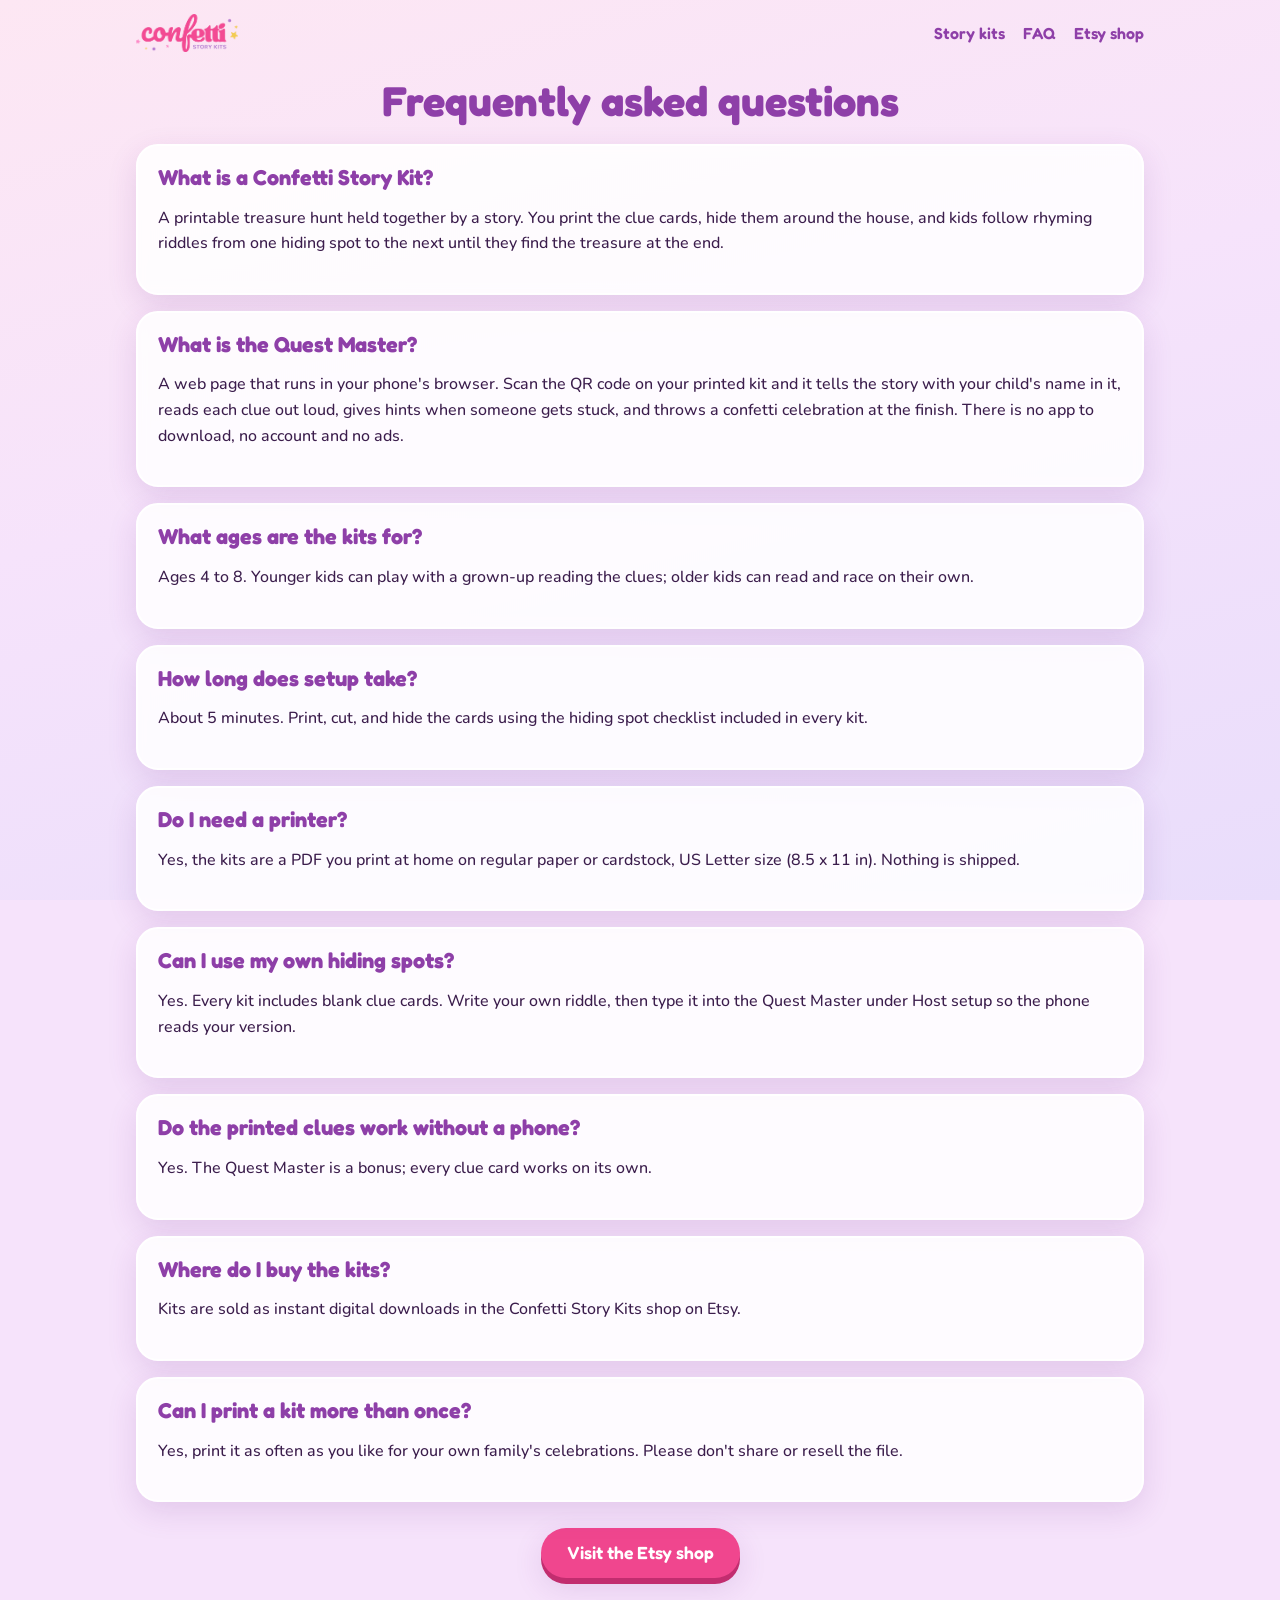
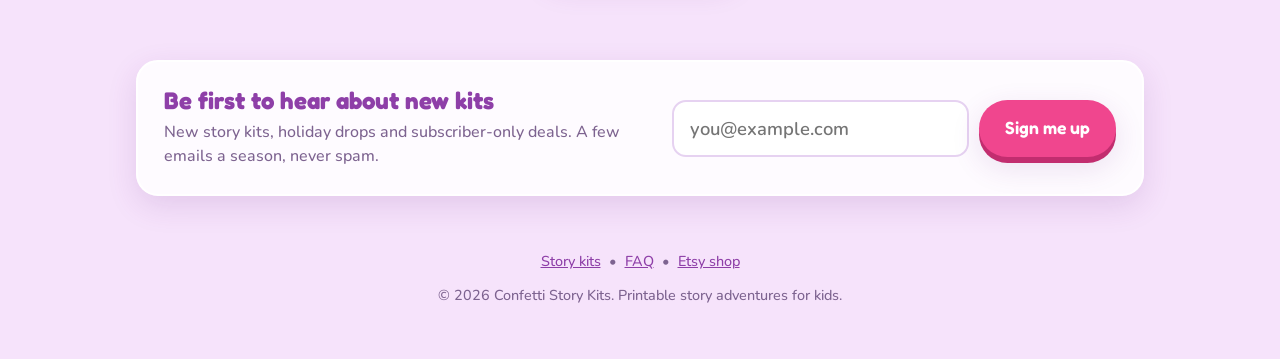
==== faq/index.html @ a2433455 "Turn on email sign-up (Kit form 10152066) Co-Authored-By: Claude Opus 5.5 <noreply@anthropic.com> Cl" ====
<!doctype html>
<html lang="en">
<head>
  <meta charset="utf-8">
  <meta name="viewport" content="width=device-width, initial-scale=1">
  <title>FAQ | Confetti Story Kits</title>
  <meta name="description" content="Answers about Confetti Story Kits: what&#x27;s included, ages, setup time, printing, custom hiding spots and the phone Quest Master.">
  <link rel="canonical" href="https://confettistorykits.com/faq/">
  <meta name="theme-color" content="#f0468e">
  <link rel="icon" href="../assets/img/favicon.png">
  <meta property="og:type" content="website">
  <meta property="og:site_name" content="Confetti Story Kits">
  <meta property="og:title" content="FAQ | Confetti Story Kits">
  <meta property="og:description" content="Answers about Confetti Story Kits: what&#x27;s included, ages, setup time, printing, custom hiding spots and the phone Quest Master.">
  <meta property="og:url" content="https://confettistorykits.com/faq/">
  <meta property="og:image" content="https://confettistorykits.com/assets/img/og.png">
  <meta name="twitter:card" content="summary_large_image">
  <link rel="stylesheet" href="../assets/css/fonts.css">
  <link rel="stylesheet" href="../assets/css/site.css">
  <script type="application/ld+json">[{"@context": "https://schema.org", "@type": "Organization", "name": "Confetti Story Kits", "url": "https://confettistorykits.com", "logo": "https://confettistorykits.com/assets/img/logo.webp", "sameAs": ["https://www.etsy.com/shop/ConfettiStoryKits"], "slogan": "Where crafting meets storytelling"}, {"@context": "https://schema.org", "@type": "FAQPage", "mainEntity": [{"@type": "Question", "name": "What is a Confetti Story Kit?", "acceptedAnswer": {"@type": "Answer", "text": "A printable treasure hunt held together by a story. You print the clue cards, hide them around the house, and kids follow rhyming riddles from one hiding spot to the next until they find the treasure at the end."}}, {"@type": "Question", "name": "What is the Quest Master?", "acceptedAnswer": {"@type": "Answer", "text": "A web page that runs in your phone's browser. Scan the QR code on your printed kit and it tells the story with your child's name in it, reads each clue out loud, gives hints when someone gets stuck, and throws a confetti celebration at the finish. There is no app to download, no account and no ads."}}, {"@type": "Question", "name": "What ages are the kits for?", "acceptedAnswer": {"@type": "Answer", "text": "Ages 4 to 8. Younger kids can play with a grown-up reading the clues; older kids can read and race on their own."}}, {"@type": "Question", "name": "How long does setup take?", "acceptedAnswer": {"@type": "Answer", "text": "About 5 minutes. Print, cut, and hide the cards using the hiding spot checklist included in every kit."}}, {"@type": "Question", "name": "Do I need a printer?", "acceptedAnswer": {"@type": "Answer", "text": "Yes, the kits are a PDF you print at home on regular paper or cardstock, US Letter size (8.5 x 11 in). Nothing is shipped."}}, {"@type": "Question", "name": "Can I use my own hiding spots?", "acceptedAnswer": {"@type": "Answer", "text": "Yes. Every kit includes blank clue cards. Write your own riddle, then type it into the Quest Master under Host setup so the phone reads your version."}}, {"@type": "Question", "name": "Do the printed clues work without a phone?", "acceptedAnswer": {"@type": "Answer", "text": "Yes. The Quest Master is a bonus; every clue card works on its own."}}, {"@type": "Question", "name": "Where do I buy the kits?", "acceptedAnswer": {"@type": "Answer", "text": "Kits are sold as instant digital downloads in the Confetti Story Kits shop on Etsy."}}, {"@type": "Question", "name": "Can I print a kit more than once?", "acceptedAnswer": {"@type": "Answer", "text": "Yes, print it as often as you like for your own family's celebrations. Please don't share or resell the file."}}]}]</script>
</head>
<body>
  <nav class="topnav wrap"><a href="../"><img src="../assets/img/logo.webp" alt="Confetti Story Kits home" class="navlogo"></a>
    <span><a href="../#kits">Story kits</a><a href="../faq/">FAQ</a><a href="https://www.etsy.com/shop/ConfettiStoryKits" rel="noopener">Etsy shop</a></span></nav>
  <main class="wrap kitpage">
    <h1 class="pagetitle">Frequently asked questions</h1>
    <section class="card panel"><h2>What is a Confetti Story Kit?</h2><p>A printable treasure hunt held together by a story. You print the clue cards, hide them around the house, and kids follow rhyming riddles from one hiding spot to the next until they find the treasure at the end.</p></section><section class="card panel"><h2>What is the Quest Master?</h2><p>A web page that runs in your phone&#x27;s browser. Scan the QR code on your printed kit and it tells the story with your child&#x27;s name in it, reads each clue out loud, gives hints when someone gets stuck, and throws a confetti celebration at the finish. There is no app to download, no account and no ads.</p></section><section class="card panel"><h2>What ages are the kits for?</h2><p>Ages 4 to 8. Younger kids can play with a grown-up reading the clues; older kids can read and race on their own.</p></section><section class="card panel"><h2>How long does setup take?</h2><p>About 5 minutes. Print, cut, and hide the cards using the hiding spot checklist included in every kit.</p></section><section class="card panel"><h2>Do I need a printer?</h2><p>Yes, the kits are a PDF you print at home on regular paper or cardstock, US Letter size (8.5 x 11 in). Nothing is shipped.</p></section><section class="card panel"><h2>Can I use my own hiding spots?</h2><p>Yes. Every kit includes blank clue cards. Write your own riddle, then type it into the Quest Master under Host setup so the phone reads your version.</p></section><section class="card panel"><h2>Do the printed clues work without a phone?</h2><p>Yes. The Quest Master is a bonus; every clue card works on its own.</p></section><section class="card panel"><h2>Where do I buy the kits?</h2><p>Kits are sold as instant digital downloads in the Confetti Story Kits shop on Etsy.</p></section><section class="card panel"><h2>Can I print a kit more than once?</h2><p>Yes, print it as often as you like for your own family&#x27;s celebrations. Please don&#x27;t share or resell the file.</p></section>
    <p style="text-align:center;margin:26px 0"><a class="btn" href="https://www.etsy.com/shop/ConfettiStoryKits" rel="noopener">Visit the Etsy shop</a></p>
  </main>
  <section class="wrap"><div class="card signup" id="join">
    <div><h2>Be first to hear about new kits</h2>
      <p>New story kits, holiday drops and subscriber-only deals. A few emails a season, never spam.</p></div>
    <form action="https://app.kit.com/forms/10152066/subscriptions" method="post" target="kit_frame" onsubmit="this.classList.add('sent')">
      <label class="sr" for="em">Email address</label>
      <input class="text" id="em" type="email" name="email_address" placeholder="you@example.com" required autocomplete="email">
      <input type="text" name="website" tabindex="-1" autocomplete="off" class="hp" aria-hidden="true">
      <button class="btn" type="submit">Sign me up</button>
      <p class="thanks" role="status">You're on the list! Check your inbox to confirm.</p>
    </form>
    <iframe name="kit_frame" title="sign-up" hidden></iframe>
  </div></section>
  <footer>
    <p><a href="../#kits">Story kits</a> &nbsp;•&nbsp; <a href="../faq/">FAQ</a> &nbsp;•&nbsp; <a href="https://www.etsy.com/shop/ConfettiStoryKits" rel="noopener">Etsy shop</a></p>
    <p>&copy; 2026 Confetti Story Kits. Printable story adventures for kids.</p>
  </footer>
</body>
</html>
---- assets/css/fonts.css ----
/* Self-hosted fonts (SIL Open Font License, via Fontsource) */
@font-face { font-family: "Fredoka"; font-weight: 500; font-display: swap; src: url("../fonts/fredoka-latin-500-normal.woff2") format("woff2"); }
@font-face { font-family: "Fredoka"; font-weight: 600; font-display: swap; src: url("../fonts/fredoka-latin-600-normal.woff2") format("woff2"); }
@font-face { font-family: "Fredoka"; font-weight: 700; font-display: swap; src: url("../fonts/fredoka-latin-700-normal.woff2") format("woff2"); }
@font-face { font-family: "Nunito"; font-weight: 500; font-display: swap; src: url("../fonts/nunito-latin-500-normal.woff2") format("woff2"); }
@font-face { font-family: "Nunito"; font-weight: 600; font-display: swap; src: url("../fonts/nunito-latin-600-normal.woff2") format("woff2"); }
@font-face { font-family: "Nunito"; font-weight: 700; font-display: swap; src: url("../fonts/nunito-latin-700-normal.woff2") format("woff2"); }
@font-face { font-family: "Nunito"; font-weight: 800; font-display: swap; src: url("../fonts/nunito-latin-800-normal.woff2") format("woff2"); }
@font-face { font-family: "Grandstander"; font-weight: 600; font-display: swap; src: url("../fonts/grandstander-latin-600-normal.woff2") format("woff2"); }
@font-face { font-family: "Grandstander"; font-weight: 700; font-display: swap; src: url("../fonts/grandstander-latin-700-normal.woff2") format("woff2"); }
@font-face { font-family: "Grandstander"; font-weight: 800; font-display: swap; src: url("../fonts/grandstander-latin-800-normal.woff2") format("woff2"); }
---- assets/css/site.css ----
:root {
  --pink: #f0468e;
  --purple: #8e3fa8;
  --plum: #4a2160;
  --soft: #f3e6fb;
  --gold: #f4c542;
  --paper: #fff9fd;
  --ink: #3b1d4c;
  --muted: #7d6390;
  --radius: 22px;
  --shadow: 0 10px 30px rgba(110, 40, 140, .14);
  --display: "Fredoka", "Nunito", system-ui, sans-serif;
  --body: "Nunito", system-ui, sans-serif;
}

* { box-sizing: border-box; }
html, body { margin: 0; }
body {
  font-family: var(--body);
  color: var(--ink);
  background: linear-gradient(165deg, #fde7f3 0%, #f6e3fb 45%, #e9ddfb 100%) fixed;
  background-color: #f6e3fb;
  min-height: 100vh;
  -webkit-font-smoothing: antialiased;
}
img { max-width: 100%; display: block; }
a { color: var(--purple); }
h1, h2, h3 { font-family: var(--display); line-height: 1.1; margin: 0; color: var(--purple); }

.btn {
  appearance: none; border: 0; cursor: pointer;
  font: 600 1.1rem/1 var(--display);
  padding: 16px 26px; border-radius: 999px;
  background: var(--pink); color: #fff;
  box-shadow: 0 6px 0 #c22d6f, var(--shadow);
  transition: transform .12s ease, box-shadow .12s ease;
  text-decoration: none; display: inline-flex; align-items: center; justify-content: center; gap: 8px;
  -webkit-tap-highlight-color: transparent;
}
.btn:active { transform: translateY(4px); box-shadow: 0 2px 0 #c22d6f; }
.btn.secondary { background: #fff; color: var(--purple); box-shadow: 0 6px 0 #dcc3ea, var(--shadow); }
.btn.secondary:active { box-shadow: 0 2px 0 #dcc3ea; }
.btn.small { font-size: .95rem; padding: 11px 18px; }
.btn:focus-visible { outline: 3px solid var(--gold); outline-offset: 3px; }

.card {
  background: rgba(255, 255, 255, .86);
  backdrop-filter: blur(6px);
  border-radius: var(--radius);
  box-shadow: var(--shadow);
  border: 2px solid #fff;
}

/* ---------- Home ---------- */
.wrap { max-width: 1040px; margin: 0 auto; padding: 0 16px; }
.hero { text-align: center; padding: 48px 0 24px; }
.hero .logo { width: min(420px, 80vw); margin: 0 auto 14px; }
.hero p.tag { font: 600 clamp(1.1rem, 3vw, 1.45rem) var(--display); color: var(--plum); margin: 0 0 8px; }
.hero p.sub { max-width: 560px; margin: 0 auto; color: var(--muted); font-size: 1.05rem; line-height: 1.55; }

.section-title { text-align: center; margin: 40px 0 18px; font-size: 1.6rem; }
.kits { display: grid; grid-template-columns: repeat(auto-fit, minmax(230px, 1fr)); gap: 18px; padding-bottom: 20px; }
.kit { padding: 18px; display: flex; flex-direction: column; gap: 10px; }
.kit .art { aspect-ratio: 4 / 3; display: grid; place-items: center; border-radius: 16px; background: var(--soft); overflow: hidden; }
.kit .art img { max-height: 92%; object-fit: contain; }
.kit .art .emoji { font-size: 64px; filter: saturate(.9); }
.kit h3 { font-size: 1.25rem; }
.kit p { margin: 0; color: var(--muted); line-height: 1.45; flex: 1; }
.kit .meta { font-size: .85rem; font-weight: 700; color: var(--pink); text-transform: uppercase; letter-spacing: .06em; }
.kit .actions { display: flex; gap: 8px; flex-wrap: wrap; }
.kit.soon { opacity: .8; }
.pill { display: inline-block; font: 600 .8rem var(--display); background: var(--soft); color: var(--purple); padding: 6px 12px; border-radius: 999px; }

.how { display: grid; grid-template-columns: repeat(auto-fit, minmax(220px, 1fr)); gap: 16px; }
.how .step { padding: 20px; }
.how .num { font: 700 1.8rem var(--display); color: var(--pink); }
.how p { margin: 6px 0 0; color: var(--muted); line-height: 1.5; }

footer { text-align: center; padding: 40px 16px; color: var(--muted); font-size: .9rem; }

/* ---------- Play ---------- */
body.play { overflow-x: hidden; }
.app { max-width: 560px; margin: 0 auto; min-height: 100dvh; padding: 14px 16px 28px; display: flex; flex-direction: column; }
.topbar { display: flex; align-items: center; justify-content: space-between; gap: 10px; min-height: 44px; }
.topbar .logo-sm { height: 34px; width: auto; }
.icon-btn {
  width: 44px; height: 44px; border-radius: 50%; border: 0; cursor: pointer;
  background: rgba(255,255,255,.85); box-shadow: var(--shadow); font-size: 20px;
  display: grid; place-items: center; -webkit-tap-highlight-color: transparent;
}
.icon-btn[aria-pressed="false"] { opacity: .55; }
.screen { flex: 1; display: flex; flex-direction: column; gap: 16px; padding-top: 10px; animation: pop .35s ease; }
@keyframes pop { from { opacity: 0; transform: translateY(10px) scale(.98); } to { opacity: 1; transform: none; } }

.title-art { width: min(420px, 92%); margin: 0 auto; }
.panel { padding: 20px; }
.panel h2 { font-size: 1.35rem; margin-bottom: 10px; }
label.field { display: block; font: 600 .95rem var(--display); color: var(--plum); margin-bottom: 6px; }
input.text, textarea.text {
  width: 100%; font: 600 1.15rem var(--body); padding: 14px 16px; border-radius: 14px;
  border: 2px solid #e6d2f1; background: #fff; color: var(--ink);
}
input.text:focus, textarea.text:focus { outline: none; border-color: var(--pink); }
.checklist { list-style: none; margin: 0; padding: 0; display: grid; gap: 8px; }
.checklist label { display: flex; gap: 10px; align-items: flex-start; cursor: pointer; line-height: 1.4; }
.checklist input { width: 22px; height: 22px; accent-color: var(--pink); flex: none; margin-top: 1px; }
.note { font-size: .9rem; color: var(--muted); line-height: 1.5; margin: 10px 0 0; }

.speaker { display: flex; align-items: flex-end; gap: 6px; }
.speaker img.char { width: 120px; flex: none; filter: drop-shadow(0 6px 10px rgba(80,20,100,.2)); animation: bob 2.6s ease-in-out infinite; }
.speaker.right { flex-direction: row-reverse; }
@keyframes bob { 50% { transform: translateY(-6px); } }
.bubble {
  position: relative; flex: 1; padding: 16px 18px; border-radius: 20px; background: #fff;
  box-shadow: var(--shadow); font-size: 1.12rem; line-height: 1.5; margin-bottom: 26px;
}
.bubble .who { display: block; font: 700 .8rem var(--display); color: var(--pink); text-transform: uppercase; letter-spacing: .06em; margin-bottom: 4px; }
.bubble::after {
  content: ""; position: absolute; bottom: 16px; left: -10px; border: 10px solid transparent; border-right-color: #fff; border-left: 0;
}
.speaker.right .bubble::after { left: auto; right: -10px; border-right-color: transparent; border-left: 10px solid #fff; border-right: 0; }

.clue {
  position: relative; padding: 24px 20px 22px; text-align: center;
  background: linear-gradient(160deg, #fff 0%, #f7ecfd 100%);
  border: 3px solid #fff; border-radius: 26px; box-shadow: var(--shadow);
}
.clue .tagline { display: inline-block; font: 700 1.05rem var(--display); color: #fff; background: var(--purple); padding: 6px 16px; border-radius: 999px; margin-bottom: 14px; }
.clue .riddle { font: 600 clamp(1.25rem, 5vw, 1.5rem)/1.45 var(--display); color: var(--plum); margin: 0; }
.hint { margin: 14px 0 0; padding: 12px 14px; border-radius: 14px; background: #fff5d6; color: #6b4c00; font-weight: 600; display: none; }
.hint.show { display: block; animation: pop .3s ease; }

.progress { display: flex; gap: 6px; justify-content: center; flex-wrap: wrap; }
.progress span { width: 22px; height: 22px; border-radius: 50%; background: rgba(255,255,255,.75); display: grid; place-items: center; font: 700 .7rem var(--display); color: var(--muted); }
.progress span.done { background: var(--gold); color: #6b4c00; }
.progress span.now { background: var(--pink); color: #fff; transform: scale(1.15); }

.actions { display: grid; gap: 12px; }
.row { display: flex; gap: 10px; justify-content: center; flex-wrap: wrap; }
.spacer { flex: 1; }

.toast {
  position: fixed; left: 50%; top: 22%; transform: translate(-50%, 0) scale(.6); opacity: 0;
  font: 700 clamp(1.6rem, 7vw, 2.4rem) var(--display); color: #fff; text-align: center;
  background: var(--pink); padding: 18px 28px; border-radius: 26px; box-shadow: var(--shadow);
  pointer-events: none; z-index: 20; transition: all .35s cubic-bezier(.2,1.6,.4,1); max-width: 88vw;
}
.toast.show { opacity: 1; transform: translate(-50%, 0) scale(1); }

.finale-art { width: min(420px, 100%); margin: 0 auto; animation: bob 3s ease-in-out infinite; }
.badge-out { text-align: center; font: 700 1.3rem var(--display); color: var(--purple); }
.badge-out small { display: block; font: 600 .9rem var(--body); color: var(--muted); }

canvas#confetti { position: fixed; inset: 0; width: 100%; height: 100%; pointer-events: none; z-index: 30; }

/* ---------- Print QR ---------- */
.qr-grid { display: grid; grid-template-columns: repeat(auto-fill, minmax(150px, 1fr)); gap: 14px; }
.qr-cell { background: #fff; border: 2px dashed #e0c9ee; border-radius: 14px; padding: 12px; text-align: center; }
.qr-cell .q { display: grid; place-items: center; }
.qr-cell b { display: block; font-family: var(--display); color: var(--purple); margin-top: 6px; }
@media print {
  body { background: #fff; }
  .no-print { display: none !important; }
  .qr-cell { break-inside: avoid; }
}

@media (prefers-reduced-motion: reduce) {
  *, *::before, *::after { animation: none !important; transition: none !important; }
}

/* custom clues */
textarea.text { resize: vertical; font: 600 1rem/1.4 var(--body); min-height: 74px; }
details.custom summary { cursor: pointer; font: 600 1rem var(--display); color: var(--pink); padding: 6px 0; }
.custom-field { margin-top: 12px; }
.custom-field .spot { font: 600 .8rem var(--body); color: var(--muted); }

/* ---------- Nav + static pages ---------- */
.topnav { display: flex; align-items: center; justify-content: space-between; gap: 12px; padding-top: 14px; flex-wrap: wrap; }
.topnav .navlogo { height: 38px; width: auto; }
.topnav span { display: flex; gap: 18px; flex-wrap: wrap; }
.topnav span a { font: 600 1rem var(--display); color: var(--purple); text-decoration: none; }
h1.tag { font: 600 clamp(1.25rem, 3.4vw, 1.7rem)/1.3 var(--display); color: var(--plum); max-width: 720px; margin: 0 auto 10px; }
.kit h3 a { color: inherit; text-decoration: none; }
.kit .art { display: grid; }
.kitpage { padding-bottom: 20px; }
.crumbs { font-size: .9rem; color: var(--muted); margin: 18px 0 8px; }
.kithero { display: grid; grid-template-columns: minmax(0, 1fr) minmax(0, 1.2fr); gap: 28px; align-items: center; margin: 10px 0 22px; }
.kithero img { width: 100%; max-height: 440px; object-fit: contain; filter: drop-shadow(0 10px 20px rgba(80,20,100,.18)); }
.kithero h1 { font-size: clamp(2rem, 6vw, 3rem); margin: 8px 0 10px; }
.kithero .lead { font: 600 1.25rem/1.4 var(--display); color: var(--plum); margin: 0 0 10px; }
.kithero p { line-height: 1.6; }
.kithero .meta { font-size: .85rem; font-weight: 700; color: var(--pink); text-transform: uppercase; letter-spacing: .06em; }
.kitcols { display: grid; grid-template-columns: 1fr 1fr; gap: 18px; margin-bottom: 18px; }
.kitpage .panel ul, .kitpage .panel ol { line-height: 1.7; padding-left: 20px; margin: 0; }
.kitpage .panel { margin-bottom: 16px; }
.kitpage .panel p { line-height: 1.6; }
.pagetitle { text-align: center; margin: 26px 0 20px; font-size: clamp(2rem, 6vw, 2.6rem); }
footer a { color: var(--purple); }
@media (max-width: 720px) { .kithero, .kitcols { grid-template-columns: 1fr; } }

/* ---------- Email sign-up ---------- */
.signup { display: grid; grid-template-columns: 1.1fr 1fr; gap: 20px; align-items: center; padding: 26px; margin: 36px 0 0; }
.signup h2 { font-size: 1.5rem; margin-bottom: 6px; }
.signup p { margin: 0; color: var(--muted); line-height: 1.5; }
.signup form { display: grid; grid-template-columns: 1fr auto; gap: 10px; }
.signup .thanks { display: none; grid-column: 1 / -1; color: var(--purple); font-weight: 700; }
.signup form.sent .thanks { display: block; }
.signup form.sent input, .signup form.sent button { opacity: .5; pointer-events: none; }
.sr, .hp { position: absolute !important; width: 1px; height: 1px; overflow: hidden; clip: rect(0 0 0 0); }
@media (max-width: 720px) { .signup { grid-template-columns: 1fr; } .signup form { grid-template-columns: 1fr; } }
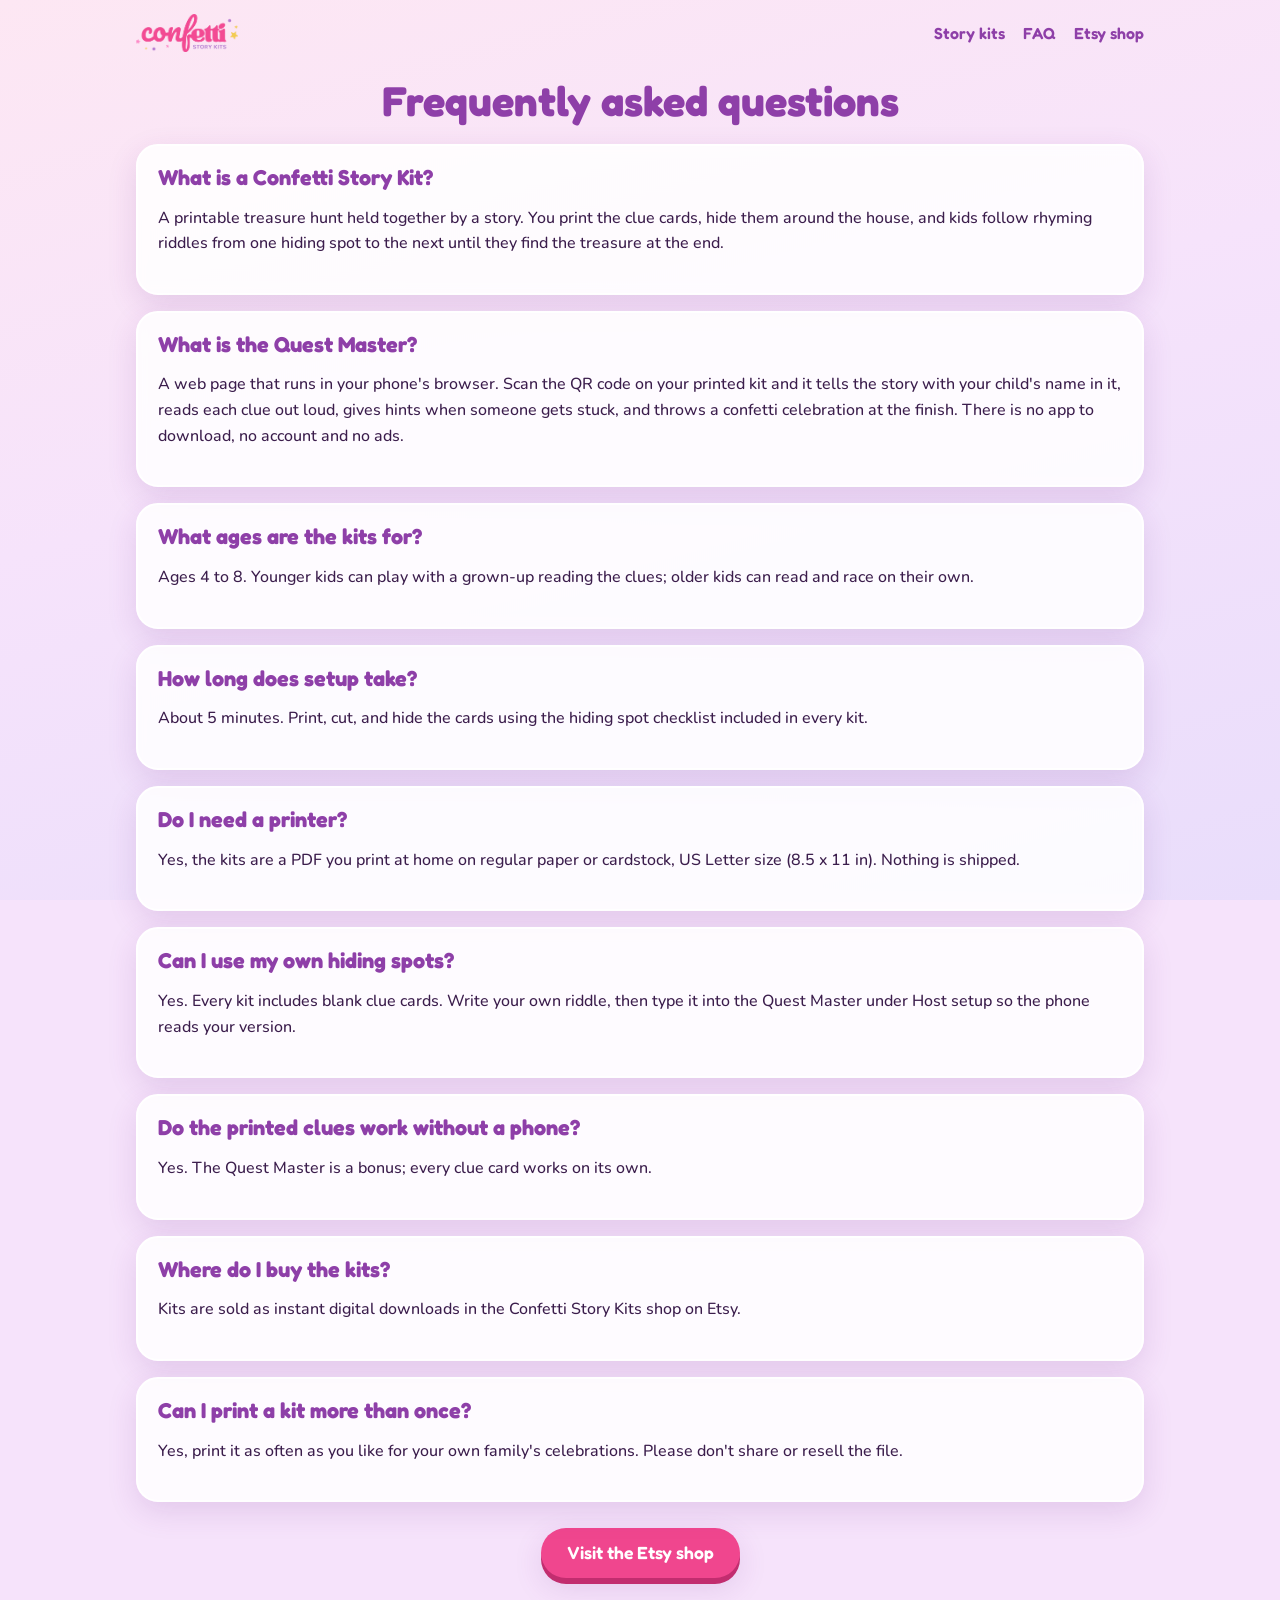
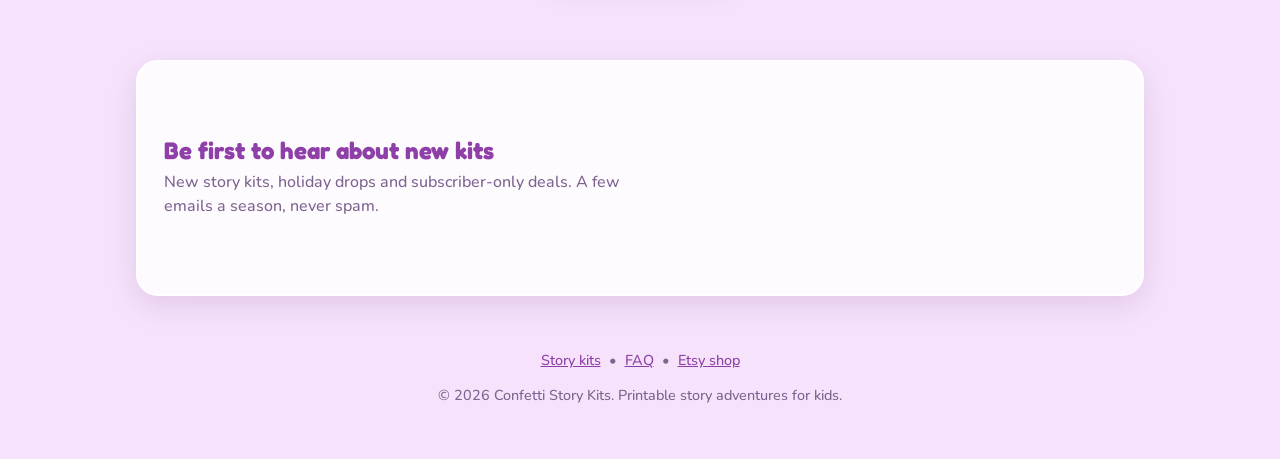
==== commit e1719877: "Swap email sign-up to Tally form Co-Authored-By: Claude Opus 5.5 <noreply@anthropic.com> Claude-Sess" ====
--- a/faq/index.html
+++ b/faq/index.html
@@ -30,15 +30,10 @@
   <section class="wrap"><div class="card signup" id="join">
     <div><h2>Be first to hear about new kits</h2>
       <p>New story kits, holiday drops and subscriber-only deals. A few emails a season, never spam.</p></div>
-    <form action="https://app.kit.com/forms/10152066/subscriptions" method="post" target="kit_frame" onsubmit="this.classList.add('sent')">
-      <label class="sr" for="em">Email address</label>
-      <input class="text" id="em" type="email" name="email_address" placeholder="you@example.com" required autocomplete="email">
-      <input type="text" name="website" tabindex="-1" autocomplete="off" class="hp" aria-hidden="true">
-      <button class="btn" type="submit">Sign me up</button>
-      <p class="thanks" role="status">You're on the list! Check your inbox to confirm.</p>
-    </form>
-    <iframe name="kit_frame" title="sign-up" hidden></iframe>
+    <div class="signup-form"><iframe data-tally-src="https://tally.so/embed/vXrBDX?alignLeft=1&hideTitle=1&transparentBackground=1&dynamicHeight=1" loading="lazy" width="100%" height="180" frameborder="0" title="Sign up for new Confetti Story Kits"></iframe>
+      <noscript><a href="https://tally.so/r/vXrBDX">Sign up for new kits</a></noscript></div>
   </div></section>
+  <script async src="https://tally.so/widgets/embed.js" onload="Tally.loadEmbeds()"></script>
   <footer>
     <p><a href="../#kits">Story kits</a> &nbsp;•&nbsp; <a href="../faq/">FAQ</a> &nbsp;•&nbsp; <a href="https://www.etsy.com/shop/ConfettiStoryKits" rel="noopener">Etsy shop</a></p>
     <p>&copy; 2026 Confetti Story Kits. Printable story adventures for kids.</p>
--- a/assets/css/site.css
+++ b/assets/css/site.css
@@ -202,7 +202,7 @@
 .signup { display: grid; grid-template-columns: 1.1fr 1fr; gap: 20px; align-items: center; padding: 26px; margin: 36px 0 0; }
 .signup h2 { font-size: 1.5rem; margin-bottom: 6px; }
 .signup p { margin: 0; color: var(--muted); line-height: 1.5; }
-.signup form { display: grid; grid-template-columns: 1fr auto; gap: 10px; }
+.signup-form iframe { display: block; width: 100%; min-height: 160px; }
 .signup .thanks { display: none; grid-column: 1 / -1; color: var(--purple); font-weight: 700; }
 .signup form.sent .thanks { display: block; }
 .signup form.sent input, .signup form.sent button { opacity: .5; pointer-events: none; }
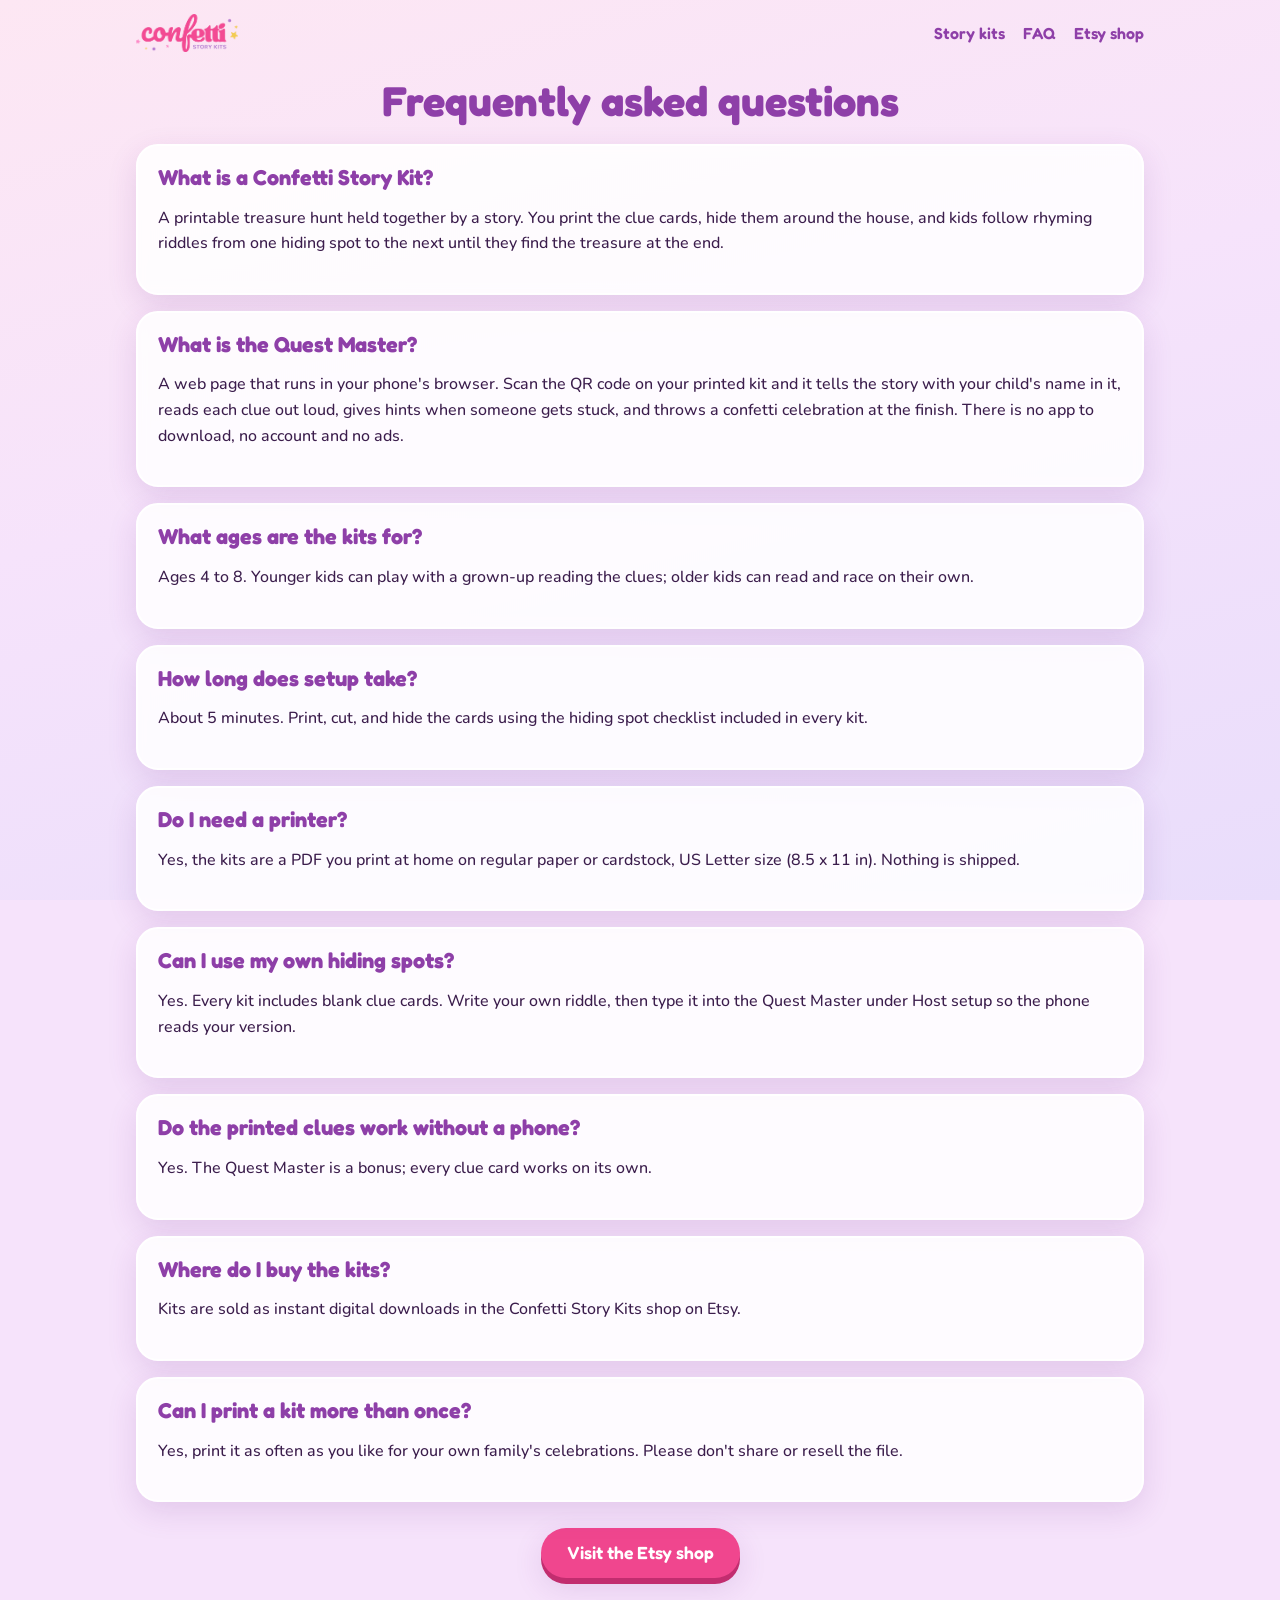
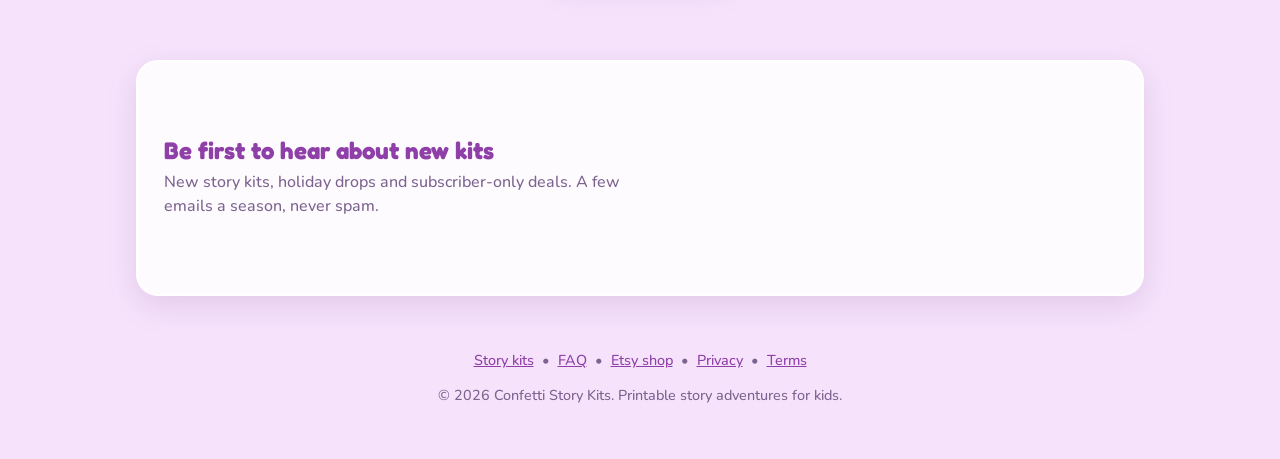
==== commit 477bf608: "Add privacy policy and terms of use Co-Authored-By: Claude Opus 5.5 <noreply@anthropic.com> Claude-S" ====
--- a/faq/index.html
+++ b/faq/index.html
@@ -35,7 +35,7 @@
   </div></section>
   <script async src="https://tally.so/widgets/embed.js" onload="Tally.loadEmbeds()"></script>
   <footer>
-    <p><a href="../#kits">Story kits</a> &nbsp;•&nbsp; <a href="../faq/">FAQ</a> &nbsp;•&nbsp; <a href="https://www.etsy.com/shop/ConfettiStoryKits" rel="noopener">Etsy shop</a></p>
+    <p><a href="../#kits">Story kits</a> &nbsp;•&nbsp; <a href="../faq/">FAQ</a> &nbsp;•&nbsp; <a href="https://www.etsy.com/shop/ConfettiStoryKits" rel="noopener">Etsy shop</a> &nbsp;•&nbsp; <a href="../privacy/">Privacy</a> &nbsp;•&nbsp; <a href="../terms/">Terms</a></p>
     <p>&copy; 2026 Confetti Story Kits. Printable story adventures for kids.</p>
   </footer>
 </body>
--- a/assets/css/site.css
+++ b/assets/css/site.css
@@ -208,3 +208,7 @@
 .signup form.sent input, .signup form.sent button { opacity: .5; pointer-events: none; }
 .sr, .hp { position: absolute !important; width: 1px; height: 1px; overflow: hidden; clip: rect(0 0 0 0); }
 @media (max-width: 720px) { .signup { grid-template-columns: 1fr; } .signup form { grid-template-columns: 1fr; } }
+
+.legal .panel h2 { font-size: 1.2rem; margin-bottom: 8px; }
+.legal .panel p { margin: 0 0 10px; }
+.legal .panel p:last-child { margin-bottom: 0; }
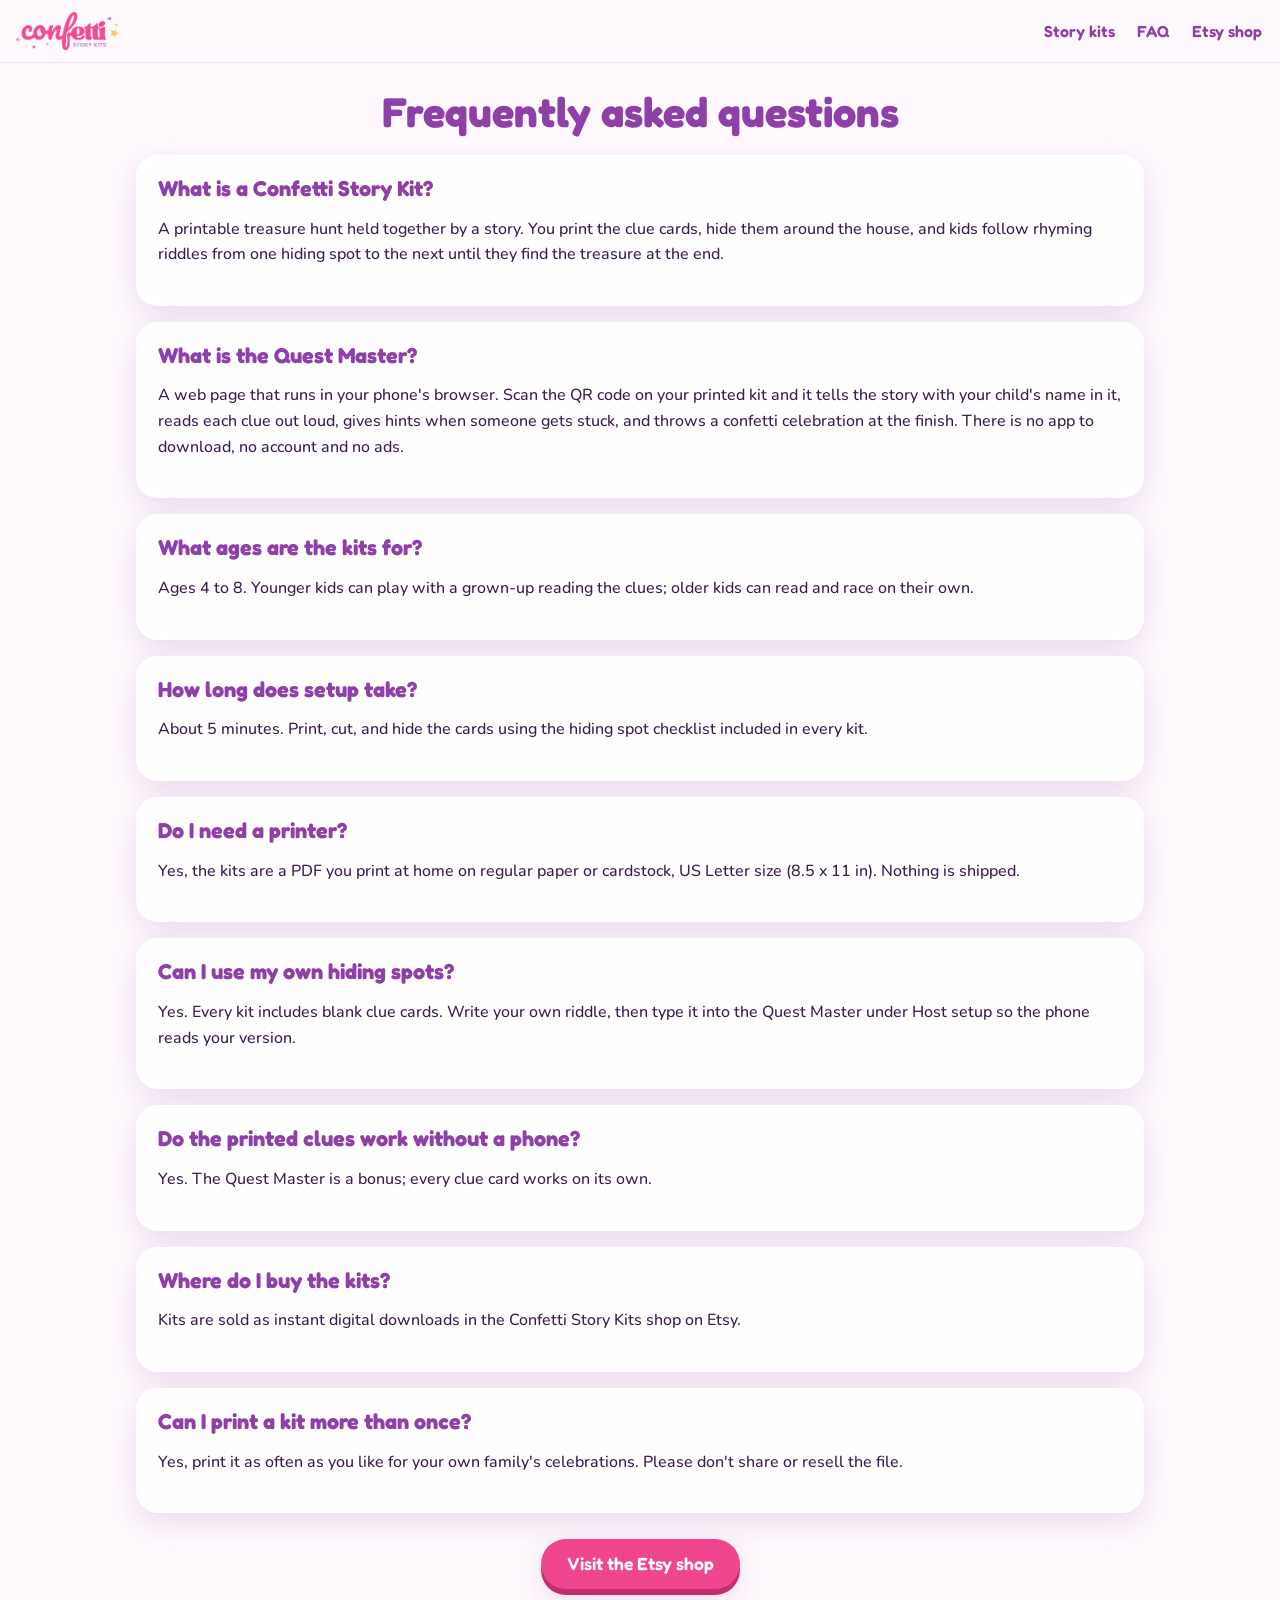
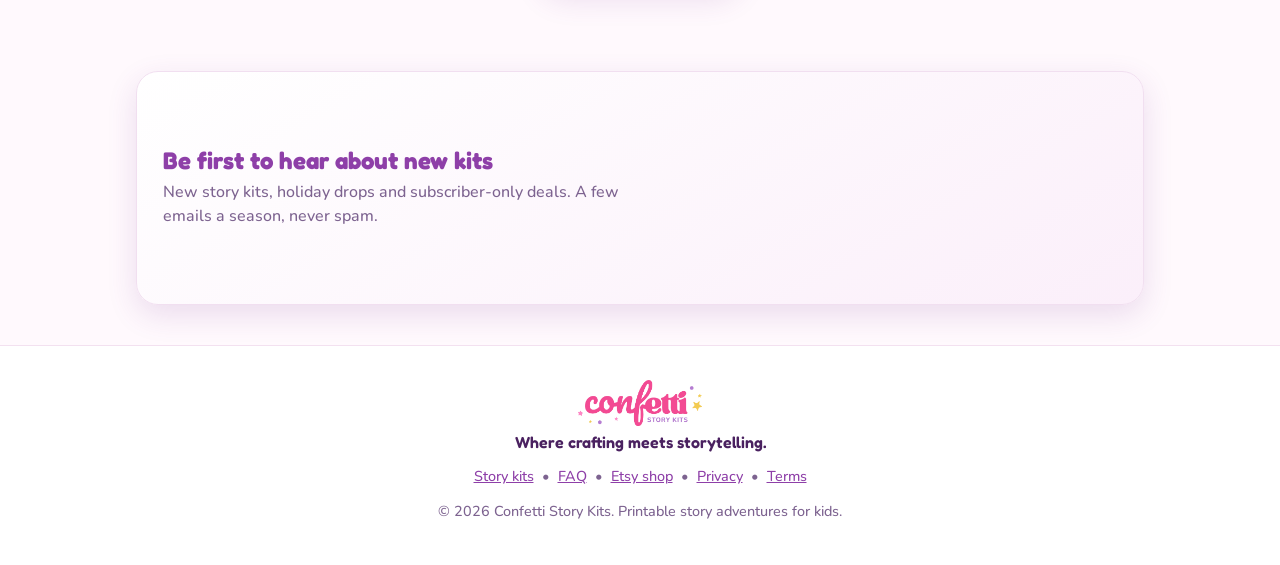
==== commit 0a2bfdcc: "Storefront redesign: hero with kit art and phone, themed kit cards, kit page bands, footer Co-Author" ====
--- a/faq/index.html
+++ b/faq/index.html
@@ -34,7 +34,9 @@
       <noscript><a href="https://tally.so/r/vXrBDX">Sign up for new kits</a></noscript></div>
   </div></section>
   <script async src="https://tally.so/widgets/embed.js" onload="Tally.loadEmbeds()"></script>
-  <footer>
+  <footer class="foot2">
+    <img src="../assets/img/logo.webp" alt="Confetti Story Kits" class="footlogo">
+    <p class="footline">Where crafting meets storytelling.</p>
     <p><a href="../#kits">Story kits</a> &nbsp;•&nbsp; <a href="../faq/">FAQ</a> &nbsp;•&nbsp; <a href="https://www.etsy.com/shop/ConfettiStoryKits" rel="noopener">Etsy shop</a> &nbsp;•&nbsp; <a href="../privacy/">Privacy</a> &nbsp;•&nbsp; <a href="../terms/">Terms</a></p>
     <p>&copy; 2026 Confetti Story Kits. Printable story adventures for kids.</p>
   </footer>
--- a/assets/css/site.css
+++ b/assets/css/site.css
@@ -212,3 +212,100 @@
 .legal .panel h2 { font-size: 1.2rem; margin-bottom: 8px; }
 .legal .panel p { margin: 0 0 10px; }
 .legal .panel p:last-child { margin-bottom: 0; }
+
+/* =========================================================
+   Storefront refresh (v2)
+   ========================================================= */
+body { background: #fff9fd; }
+.topnav { position: sticky; top: 0; z-index: 10; background: rgba(255,249,253,.88); backdrop-filter: blur(10px); padding: 12px 16px; max-width: none; border-bottom: 1px solid #f3e1f0; }
+.topnav span a { padding: 6px 2px; }
+.topnav span a:hover { color: var(--pink); }
+.btn.ghost { background: transparent; color: var(--purple); box-shadow: inset 0 0 0 2px #e6cdf1; }
+.btn.ghost:active { box-shadow: inset 0 0 0 2px #e6cdf1; transform: translateY(2px); }
+
+/* hero */
+.hero2 { background: radial-gradient(1200px 500px at 85% -10%, #f6dcf3 0, transparent 60%), radial-gradient(900px 500px at -10% 110%, #ebe0fb 0, transparent 60%), linear-gradient(170deg, #fff3fa, #f7eefe); overflow: hidden; }
+.hero2-in { display: grid; grid-template-columns: 1.05fr 1fr; gap: 30px; align-items: center; padding-top: 56px; padding-bottom: 64px; }
+.eyebrow { display: inline-block; font: 700 .85rem var(--display); letter-spacing: .08em; text-transform: uppercase; color: var(--pink); background: #fff; padding: 7px 14px; border-radius: 999px; box-shadow: 0 2px 10px rgba(240,70,142,.12); }
+.hero2 h1 { font-size: clamp(2.1rem, 5.2vw, 3.5rem); line-height: 1.05; color: var(--plum); margin: 18px 0 16px; letter-spacing: -.01em; }
+.hero2 p { font-size: 1.12rem; line-height: 1.6; color: #5b4469; margin: 0 0 22px; max-width: 540px; }
+.hero2 .actions { display: flex; gap: 12px; flex-wrap: wrap; }
+.trust { list-style: none; padding: 0; margin: 22px 0 0; display: flex; gap: 18px; flex-wrap: wrap; font: 600 .95rem var(--display); color: var(--purple); }
+.trust li::before { content: "✓ "; color: var(--pink); }
+.hero2-art { position: relative; height: 470px; }
+.hero2-art img[class^="c"] { position: absolute; filter: drop-shadow(0 16px 24px rgba(80,20,100,.2)); }
+.hero2-art .c0 { width: 46%; left: 0; top: 4%; transform: rotate(-6deg); }
+.hero2-art .c1 { width: 50%; left: 6%; bottom: 0; transform: rotate(3deg); }
+.hero2-art .c2 { width: 50%; right: 26%; top: 34%; transform: rotate(-2deg); z-index: 1; }
+.phone-mock { position: absolute; right: 2%; top: 2%; width: 34%; padding: 8px; border-radius: 30px; background: #2b1838; box-shadow: 0 28px 50px rgba(60,20,90,.35); transform: rotate(5deg); z-index: 2; }
+.phone-mock img { width: 100%; border-radius: 23px; display: block; }
+
+/* bands + section headings */
+.band { background: #fff; padding: 56px 0; border-top: 1px solid #f6e6f3; border-bottom: 1px solid #f6e6f3; }
+.band.soft { background: linear-gradient(180deg, #fbf1fb, #f5eefd); }
+.section-title { font-size: clamp(1.7rem, 4vw, 2.3rem); margin: 0 0 8px; }
+#how .section-title { margin-top: 56px; }
+.section-sub { text-align: center; color: var(--muted); max-width: 640px; margin: 0 auto 30px; line-height: 1.55; }
+
+/* themed kit cards */
+.kits2 { display: grid; grid-template-columns: repeat(auto-fit, minmax(260px, 1fr)); gap: 22px; }
+.kit { display: flex; flex-direction: column; background: #fff; border-radius: 26px; overflow: hidden; box-shadow: 0 10px 30px rgba(80,30,100,.10); border: 1px solid #f1e3ef; transition: transform .2s ease, box-shadow .2s ease; padding: 0; gap: 0; }
+.kit:hover { transform: translateY(-4px); box-shadow: 0 18px 40px rgba(80,30,100,.16); }
+.kit-art { display: grid; place-items: center; aspect-ratio: 5 / 4; background: radial-gradient(circle at 50% 40%, #fff 0, var(--ks, #f3e6fb) 70%); padding: 18px; }
+.kit-art img { max-height: 100%; object-fit: contain; filter: drop-shadow(0 10px 14px rgba(0,0,0,.14)); transition: transform .3s ease; }
+.kit:hover .kit-art img { transform: scale(1.04) rotate(-1deg); }
+.kit-body { padding: 18px 20px 22px; display: flex; flex-direction: column; gap: 8px; flex: 1; }
+.kit-chip { align-self: flex-start; font: 700 .75rem var(--display); letter-spacing: .07em; text-transform: uppercase; color: #fff; background: var(--k1, var(--purple)); padding: 5px 11px; border-radius: 999px; }
+.kit h3 { font-size: 1.35rem; color: var(--k1, var(--purple)); }
+.kit p { margin: 0; color: #5b4469; line-height: 1.5; }
+.kit .kit-meta { font-size: .85rem; color: var(--muted); margin-top: auto; padding-top: 4px; }
+.kit .actions { display: flex; gap: 10px; flex-wrap: wrap; margin-top: 6px; }
+.kit .btn { background: var(--k2, var(--pink)); box-shadow: 0 4px 0 color-mix(in srgb, var(--k2, #f0468e) 70%, #000), var(--shadow); }
+.kit .btn.ghost { background: transparent; color: var(--k1, var(--purple)); box-shadow: none; padding-left: 4px; }
+.kit.soon { opacity: .75; }
+.kit.soon .kit-art { background: #f6eff8; }
+.kit.soon .kit-chip { background: #b9a4c6; }
+.kit.soon:hover { transform: none; }
+
+/* steps + why */
+.steps3 { display: grid; grid-template-columns: repeat(3, 1fr); gap: 22px; margin: 26px 0 56px; }
+.step3 { background: #fff; border-radius: 22px; padding: 26px; box-shadow: var(--shadow); border: 1px solid #f1e3ef; }
+.step3 .n { display: inline-grid; place-items: center; width: 44px; height: 44px; border-radius: 14px; background: var(--pink); color: #fff; font: 700 1.3rem var(--display); margin-bottom: 12px; }
+.step3:nth-child(2) .n { background: var(--purple); } .step3:nth-child(3) .n { background: #f2a93b; }
+.step3 p { color: #5b4469; line-height: 1.55; margin: 6px 0 0; }
+.why { display: grid; grid-template-columns: repeat(4, 1fr); gap: 20px; margin-top: 26px; }
+.why > div { background: rgba(255,255,255,.85); border-radius: 20px; padding: 22px; }
+.why .ico { font-size: 1.8rem; }
+.why h3 { font-size: 1.1rem; margin: 8px 0 4px; }
+.why p { margin: 0; color: #5b4469; line-height: 1.5; font-size: .96rem; }
+.center-link { text-align: center; margin: 26px 0 0; font-weight: 700; }
+
+/* kit page band uses that kit's colors */
+.kitband { background: radial-gradient(900px 420px at 90% 0, #fff 0, transparent 60%), linear-gradient(170deg, var(--ks, #f3e6fb), #fff); padding-bottom: 20px; border-bottom: 1px solid #f1e3ef; margin-bottom: 26px; }
+.kitpage .kithero h1 { color: var(--k1, var(--purple)); }
+.kitpage .kithero .meta { color: var(--k2, var(--pink)); }
+.kitpage .kithero .btn { background: var(--k2, var(--pink)); }
+.kitpage .panel h2 { color: var(--k1, var(--purple)); }
+
+/* sign-up + footer */
+.signup { background: linear-gradient(150deg, #fff, #fbeffa); border: 1px solid #f1dff0; }
+.foot2 { background: #fff; border-top: 1px solid #f3e1f0; margin-top: 40px; padding: 34px 16px 30px; }
+.footlogo { height: 46px; width: auto; margin: 0 auto 6px; }
+.footline { font: 600 1rem var(--display); color: var(--plum); margin: 0 0 12px; }
+
+@media (max-width: 860px) {
+  .hero2-in { grid-template-columns: 1fr; padding-top: 34px; padding-bottom: 40px; }
+  .hero2-art { height: 360px; }
+  .steps3 { grid-template-columns: 1fr; }
+  .why { grid-template-columns: 1fr 1fr; }
+}
+@media (max-width: 480px) {
+  .hero2-art { height: 290px; }
+  .why { grid-template-columns: 1fr; }
+  .topnav span { gap: 12px; font-size: .92rem; }
+}
+.kit.soon { flex-direction: row; align-items: center; }
+.kit.soon .kit-art { aspect-ratio: 1; width: 96px; flex: none; padding: 0; }
+.kit.soon .kit-art .emoji { font-size: 44px; }
+.kit.soon .kit-body { padding: 14px 18px; }
+.kit.soon h3 { font-size: 1.1rem; color: var(--purple); }
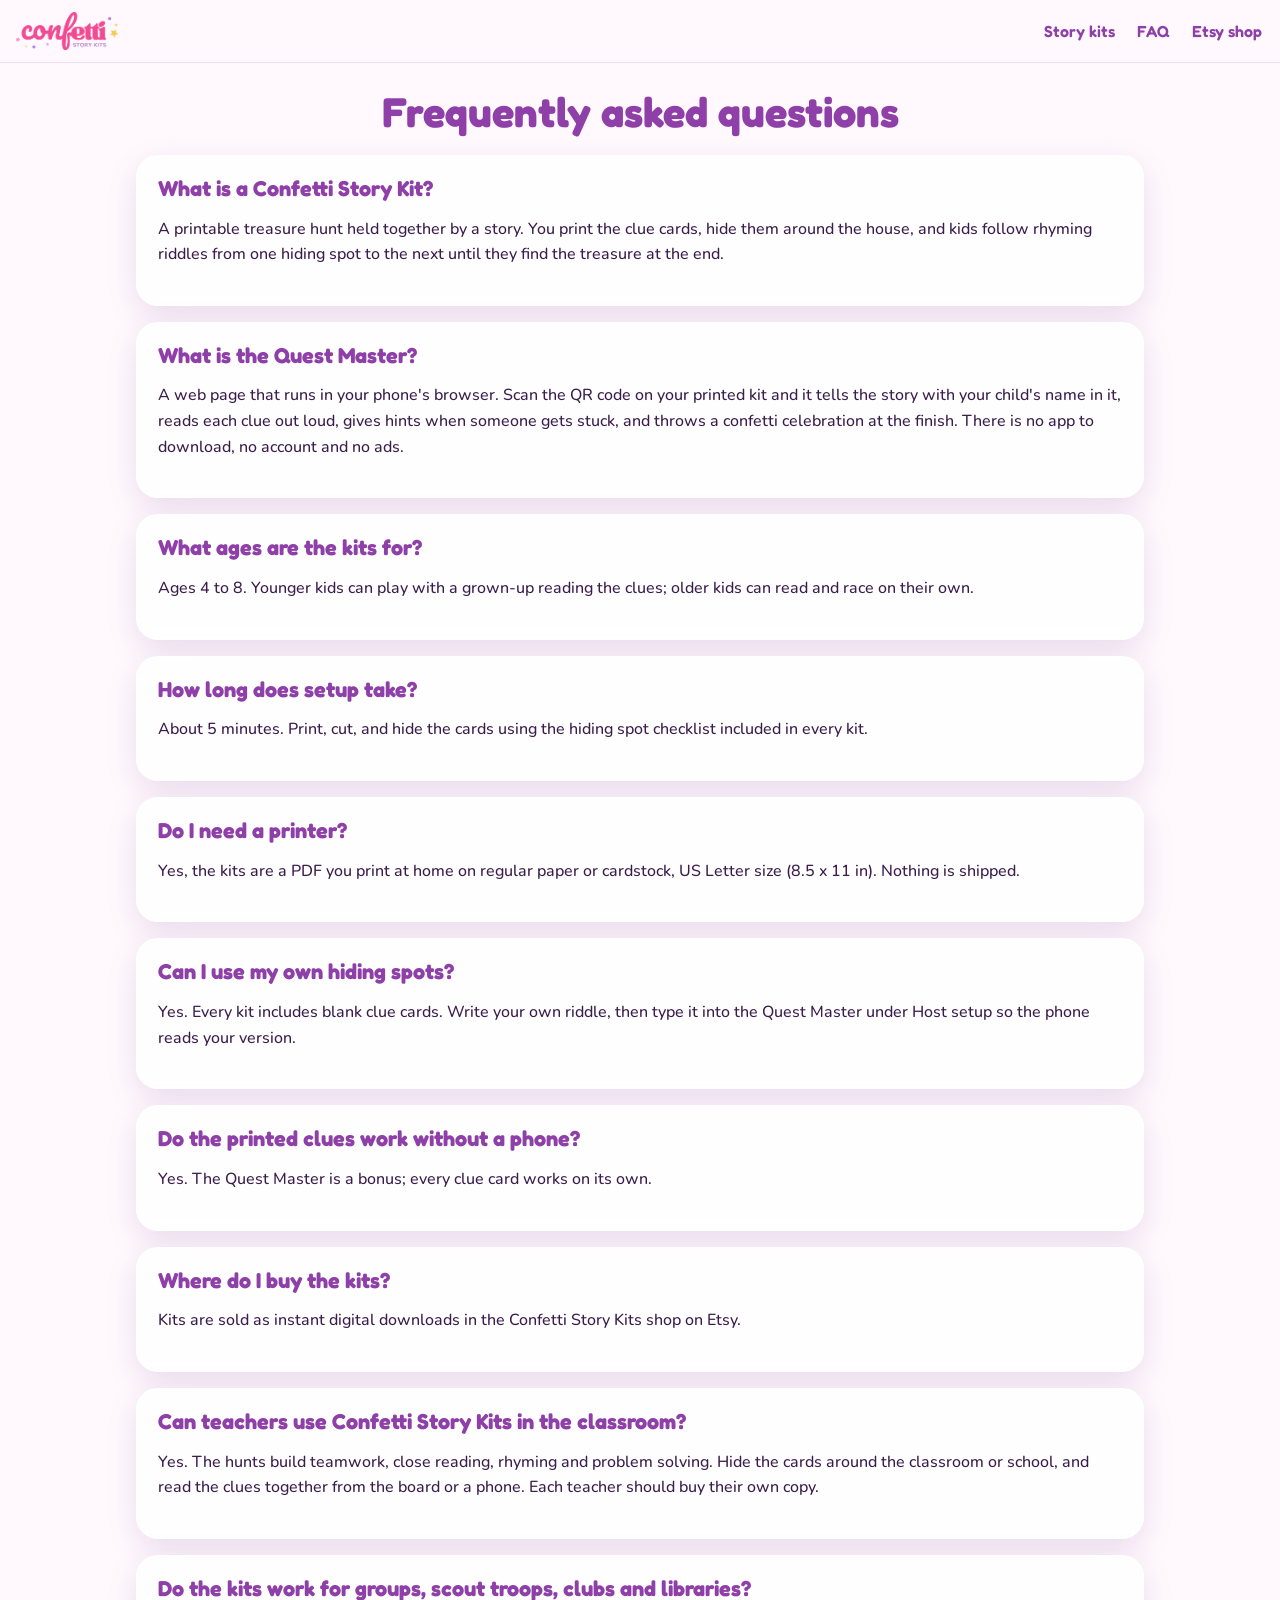
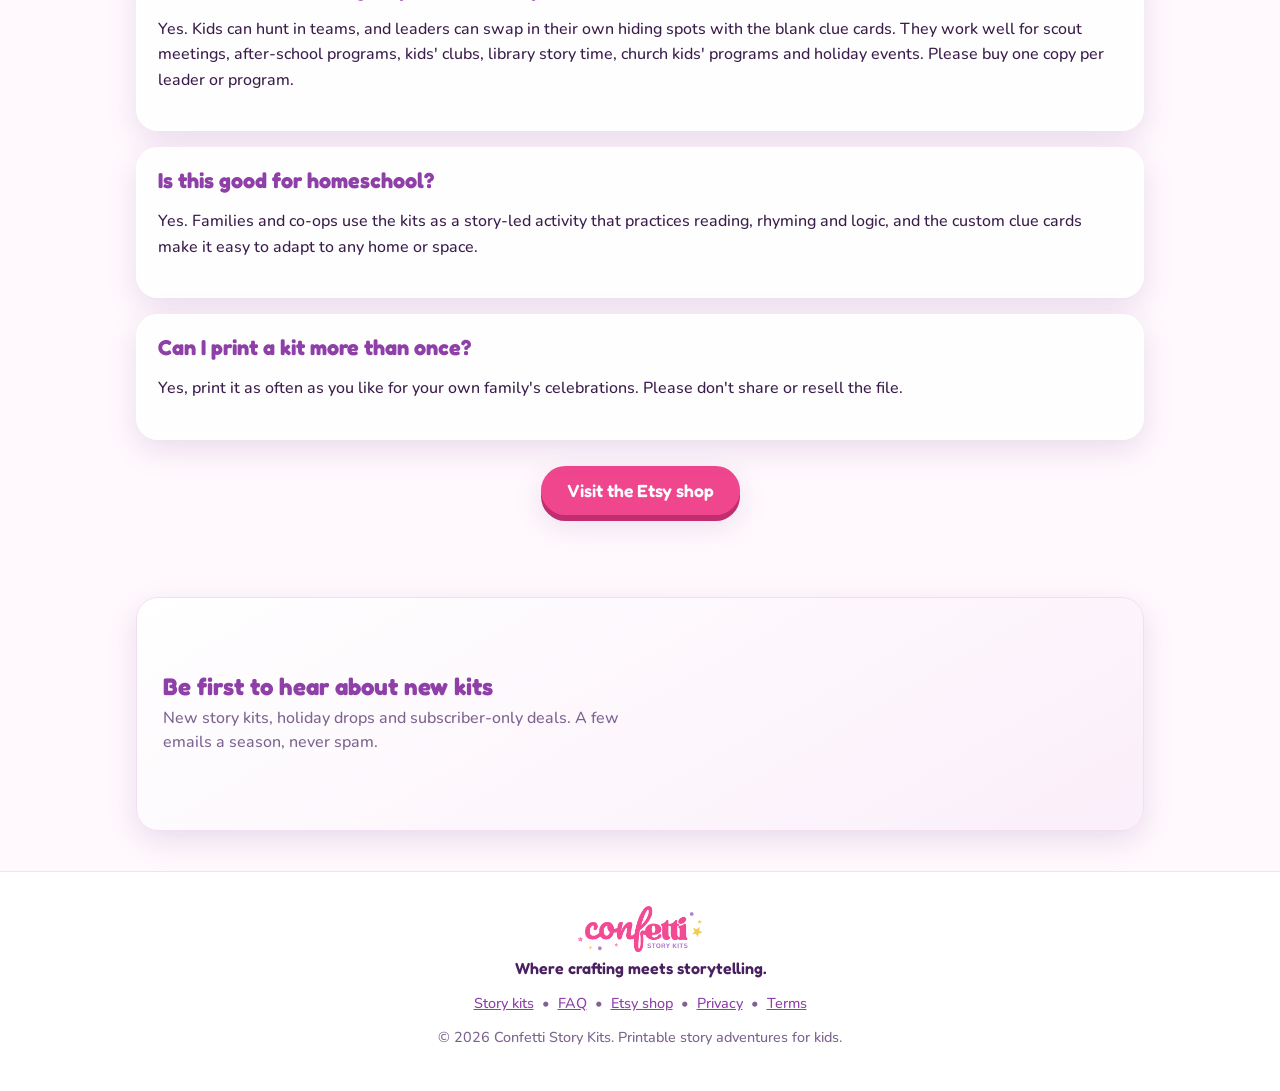
==== commit 34d608fe: "Detective duo spacing; audience SEO for teachers, homeschool, scouts, clubs, libraries Co-Authored-B" ====
--- a/faq/index.html
+++ b/faq/index.html
@@ -17,14 +17,14 @@
   <meta name="twitter:card" content="summary_large_image">
   <link rel="stylesheet" href="../assets/css/fonts.css">
   <link rel="stylesheet" href="../assets/css/site.css">
-  <script type="application/ld+json">[{"@context": "https://schema.org", "@type": "Organization", "name": "Confetti Story Kits", "url": "https://confettistorykits.com", "logo": "https://confettistorykits.com/assets/img/logo.webp", "sameAs": ["https://www.etsy.com/shop/ConfettiStoryKits"], "slogan": "Where crafting meets storytelling"}, {"@context": "https://schema.org", "@type": "FAQPage", "mainEntity": [{"@type": "Question", "name": "What is a Confetti Story Kit?", "acceptedAnswer": {"@type": "Answer", "text": "A printable treasure hunt held together by a story. You print the clue cards, hide them around the house, and kids follow rhyming riddles from one hiding spot to the next until they find the treasure at the end."}}, {"@type": "Question", "name": "What is the Quest Master?", "acceptedAnswer": {"@type": "Answer", "text": "A web page that runs in your phone's browser. Scan the QR code on your printed kit and it tells the story with your child's name in it, reads each clue out loud, gives hints when someone gets stuck, and throws a confetti celebration at the finish. There is no app to download, no account and no ads."}}, {"@type": "Question", "name": "What ages are the kits for?", "acceptedAnswer": {"@type": "Answer", "text": "Ages 4 to 8. Younger kids can play with a grown-up reading the clues; older kids can read and race on their own."}}, {"@type": "Question", "name": "How long does setup take?", "acceptedAnswer": {"@type": "Answer", "text": "About 5 minutes. Print, cut, and hide the cards using the hiding spot checklist included in every kit."}}, {"@type": "Question", "name": "Do I need a printer?", "acceptedAnswer": {"@type": "Answer", "text": "Yes, the kits are a PDF you print at home on regular paper or cardstock, US Letter size (8.5 x 11 in). Nothing is shipped."}}, {"@type": "Question", "name": "Can I use my own hiding spots?", "acceptedAnswer": {"@type": "Answer", "text": "Yes. Every kit includes blank clue cards. Write your own riddle, then type it into the Quest Master under Host setup so the phone reads your version."}}, {"@type": "Question", "name": "Do the printed clues work without a phone?", "acceptedAnswer": {"@type": "Answer", "text": "Yes. The Quest Master is a bonus; every clue card works on its own."}}, {"@type": "Question", "name": "Where do I buy the kits?", "acceptedAnswer": {"@type": "Answer", "text": "Kits are sold as instant digital downloads in the Confetti Story Kits shop on Etsy."}}, {"@type": "Question", "name": "Can I print a kit more than once?", "acceptedAnswer": {"@type": "Answer", "text": "Yes, print it as often as you like for your own family's celebrations. Please don't share or resell the file."}}]}]</script>
+  <script type="application/ld+json">[{"@context": "https://schema.org", "@type": "Organization", "name": "Confetti Story Kits", "url": "https://confettistorykits.com", "logo": "https://confettistorykits.com/assets/img/logo.webp", "sameAs": ["https://www.etsy.com/shop/ConfettiStoryKits"], "slogan": "Where crafting meets storytelling"}, {"@context": "https://schema.org", "@type": "FAQPage", "mainEntity": [{"@type": "Question", "name": "What is a Confetti Story Kit?", "acceptedAnswer": {"@type": "Answer", "text": "A printable treasure hunt held together by a story. You print the clue cards, hide them around the house, and kids follow rhyming riddles from one hiding spot to the next until they find the treasure at the end."}}, {"@type": "Question", "name": "What is the Quest Master?", "acceptedAnswer": {"@type": "Answer", "text": "A web page that runs in your phone's browser. Scan the QR code on your printed kit and it tells the story with your child's name in it, reads each clue out loud, gives hints when someone gets stuck, and throws a confetti celebration at the finish. There is no app to download, no account and no ads."}}, {"@type": "Question", "name": "What ages are the kits for?", "acceptedAnswer": {"@type": "Answer", "text": "Ages 4 to 8. Younger kids can play with a grown-up reading the clues; older kids can read and race on their own."}}, {"@type": "Question", "name": "How long does setup take?", "acceptedAnswer": {"@type": "Answer", "text": "About 5 minutes. Print, cut, and hide the cards using the hiding spot checklist included in every kit."}}, {"@type": "Question", "name": "Do I need a printer?", "acceptedAnswer": {"@type": "Answer", "text": "Yes, the kits are a PDF you print at home on regular paper or cardstock, US Letter size (8.5 x 11 in). Nothing is shipped."}}, {"@type": "Question", "name": "Can I use my own hiding spots?", "acceptedAnswer": {"@type": "Answer", "text": "Yes. Every kit includes blank clue cards. Write your own riddle, then type it into the Quest Master under Host setup so the phone reads your version."}}, {"@type": "Question", "name": "Do the printed clues work without a phone?", "acceptedAnswer": {"@type": "Answer", "text": "Yes. The Quest Master is a bonus; every clue card works on its own."}}, {"@type": "Question", "name": "Where do I buy the kits?", "acceptedAnswer": {"@type": "Answer", "text": "Kits are sold as instant digital downloads in the Confetti Story Kits shop on Etsy."}}, {"@type": "Question", "name": "Can teachers use Confetti Story Kits in the classroom?", "acceptedAnswer": {"@type": "Answer", "text": "Yes. The hunts build teamwork, close reading, rhyming and problem solving. Hide the cards around the classroom or school, and read the clues together from the board or a phone. Each teacher should buy their own copy."}}, {"@type": "Question", "name": "Do the kits work for groups, scout troops, clubs and libraries?", "acceptedAnswer": {"@type": "Answer", "text": "Yes. Kids can hunt in teams, and leaders can swap in their own hiding spots with the blank clue cards. They work well for scout meetings, after-school programs, kids' clubs, library story time, church kids' programs and holiday events. Please buy one copy per leader or program."}}, {"@type": "Question", "name": "Is this good for homeschool?", "acceptedAnswer": {"@type": "Answer", "text": "Yes. Families and co-ops use the kits as a story-led activity that practices reading, rhyming and logic, and the custom clue cards make it easy to adapt to any home or space."}}, {"@type": "Question", "name": "Can I print a kit more than once?", "acceptedAnswer": {"@type": "Answer", "text": "Yes, print it as often as you like for your own family's celebrations. Please don't share or resell the file."}}]}]</script>
 </head>
 <body>
   <nav class="topnav wrap"><a href="../"><img src="../assets/img/logo.webp" alt="Confetti Story Kits home" class="navlogo"></a>
     <span><a href="../#kits">Story kits</a><a href="../faq/">FAQ</a><a href="https://www.etsy.com/shop/ConfettiStoryKits" rel="noopener">Etsy shop</a></span></nav>
   <main class="wrap kitpage">
     <h1 class="pagetitle">Frequently asked questions</h1>
-    <section class="card panel"><h2>What is a Confetti Story Kit?</h2><p>A printable treasure hunt held together by a story. You print the clue cards, hide them around the house, and kids follow rhyming riddles from one hiding spot to the next until they find the treasure at the end.</p></section><section class="card panel"><h2>What is the Quest Master?</h2><p>A web page that runs in your phone&#x27;s browser. Scan the QR code on your printed kit and it tells the story with your child&#x27;s name in it, reads each clue out loud, gives hints when someone gets stuck, and throws a confetti celebration at the finish. There is no app to download, no account and no ads.</p></section><section class="card panel"><h2>What ages are the kits for?</h2><p>Ages 4 to 8. Younger kids can play with a grown-up reading the clues; older kids can read and race on their own.</p></section><section class="card panel"><h2>How long does setup take?</h2><p>About 5 minutes. Print, cut, and hide the cards using the hiding spot checklist included in every kit.</p></section><section class="card panel"><h2>Do I need a printer?</h2><p>Yes, the kits are a PDF you print at home on regular paper or cardstock, US Letter size (8.5 x 11 in). Nothing is shipped.</p></section><section class="card panel"><h2>Can I use my own hiding spots?</h2><p>Yes. Every kit includes blank clue cards. Write your own riddle, then type it into the Quest Master under Host setup so the phone reads your version.</p></section><section class="card panel"><h2>Do the printed clues work without a phone?</h2><p>Yes. The Quest Master is a bonus; every clue card works on its own.</p></section><section class="card panel"><h2>Where do I buy the kits?</h2><p>Kits are sold as instant digital downloads in the Confetti Story Kits shop on Etsy.</p></section><section class="card panel"><h2>Can I print a kit more than once?</h2><p>Yes, print it as often as you like for your own family&#x27;s celebrations. Please don&#x27;t share or resell the file.</p></section>
+    <section class="card panel"><h2>What is a Confetti Story Kit?</h2><p>A printable treasure hunt held together by a story. You print the clue cards, hide them around the house, and kids follow rhyming riddles from one hiding spot to the next until they find the treasure at the end.</p></section><section class="card panel"><h2>What is the Quest Master?</h2><p>A web page that runs in your phone&#x27;s browser. Scan the QR code on your printed kit and it tells the story with your child&#x27;s name in it, reads each clue out loud, gives hints when someone gets stuck, and throws a confetti celebration at the finish. There is no app to download, no account and no ads.</p></section><section class="card panel"><h2>What ages are the kits for?</h2><p>Ages 4 to 8. Younger kids can play with a grown-up reading the clues; older kids can read and race on their own.</p></section><section class="card panel"><h2>How long does setup take?</h2><p>About 5 minutes. Print, cut, and hide the cards using the hiding spot checklist included in every kit.</p></section><section class="card panel"><h2>Do I need a printer?</h2><p>Yes, the kits are a PDF you print at home on regular paper or cardstock, US Letter size (8.5 x 11 in). Nothing is shipped.</p></section><section class="card panel"><h2>Can I use my own hiding spots?</h2><p>Yes. Every kit includes blank clue cards. Write your own riddle, then type it into the Quest Master under Host setup so the phone reads your version.</p></section><section class="card panel"><h2>Do the printed clues work without a phone?</h2><p>Yes. The Quest Master is a bonus; every clue card works on its own.</p></section><section class="card panel"><h2>Where do I buy the kits?</h2><p>Kits are sold as instant digital downloads in the Confetti Story Kits shop on Etsy.</p></section><section class="card panel"><h2>Can teachers use Confetti Story Kits in the classroom?</h2><p>Yes. The hunts build teamwork, close reading, rhyming and problem solving. Hide the cards around the classroom or school, and read the clues together from the board or a phone. Each teacher should buy their own copy.</p></section><section class="card panel"><h2>Do the kits work for groups, scout troops, clubs and libraries?</h2><p>Yes. Kids can hunt in teams, and leaders can swap in their own hiding spots with the blank clue cards. They work well for scout meetings, after-school programs, kids&#x27; clubs, library story time, church kids&#x27; programs and holiday events. Please buy one copy per leader or program.</p></section><section class="card panel"><h2>Is this good for homeschool?</h2><p>Yes. Families and co-ops use the kits as a story-led activity that practices reading, rhyming and logic, and the custom clue cards make it easy to adapt to any home or space.</p></section><section class="card panel"><h2>Can I print a kit more than once?</h2><p>Yes, print it as often as you like for your own family&#x27;s celebrations. Please don&#x27;t share or resell the file.</p></section>
     <p style="text-align:center;margin:26px 0"><a class="btn" href="https://www.etsy.com/shop/ConfettiStoryKits" rel="noopener">Visit the Etsy shop</a></p>
   </main>
   <section class="wrap"><div class="card signup" id="join">
--- a/assets/css/site.css
+++ b/assets/css/site.css
@@ -309,3 +309,10 @@
 .kit.soon .kit-art .emoji { font-size: 44px; }
 .kit.soon .kit-body { padding: 14px 18px; }
 .kit.soon h3 { font-size: 1.1rem; color: var(--purple); }
+.who { display: grid; grid-template-columns: repeat(3, 1fr); gap: 18px; margin: 24px 0 10px; }
+.who > div { background: #fff; border: 1px solid #f1e3ef; border-radius: 20px; padding: 20px; box-shadow: var(--shadow); }
+.who .ico { font-size: 1.7rem; }
+.who h3 { font-size: 1.08rem; margin: 8px 0 4px; }
+.who p { margin: 0; color: #5b4469; line-height: 1.5; font-size: .95rem; }
+@media (max-width: 860px) { .who { grid-template-columns: 1fr 1fr; } }
+@media (max-width: 480px) { .who { grid-template-columns: 1fr; } }
